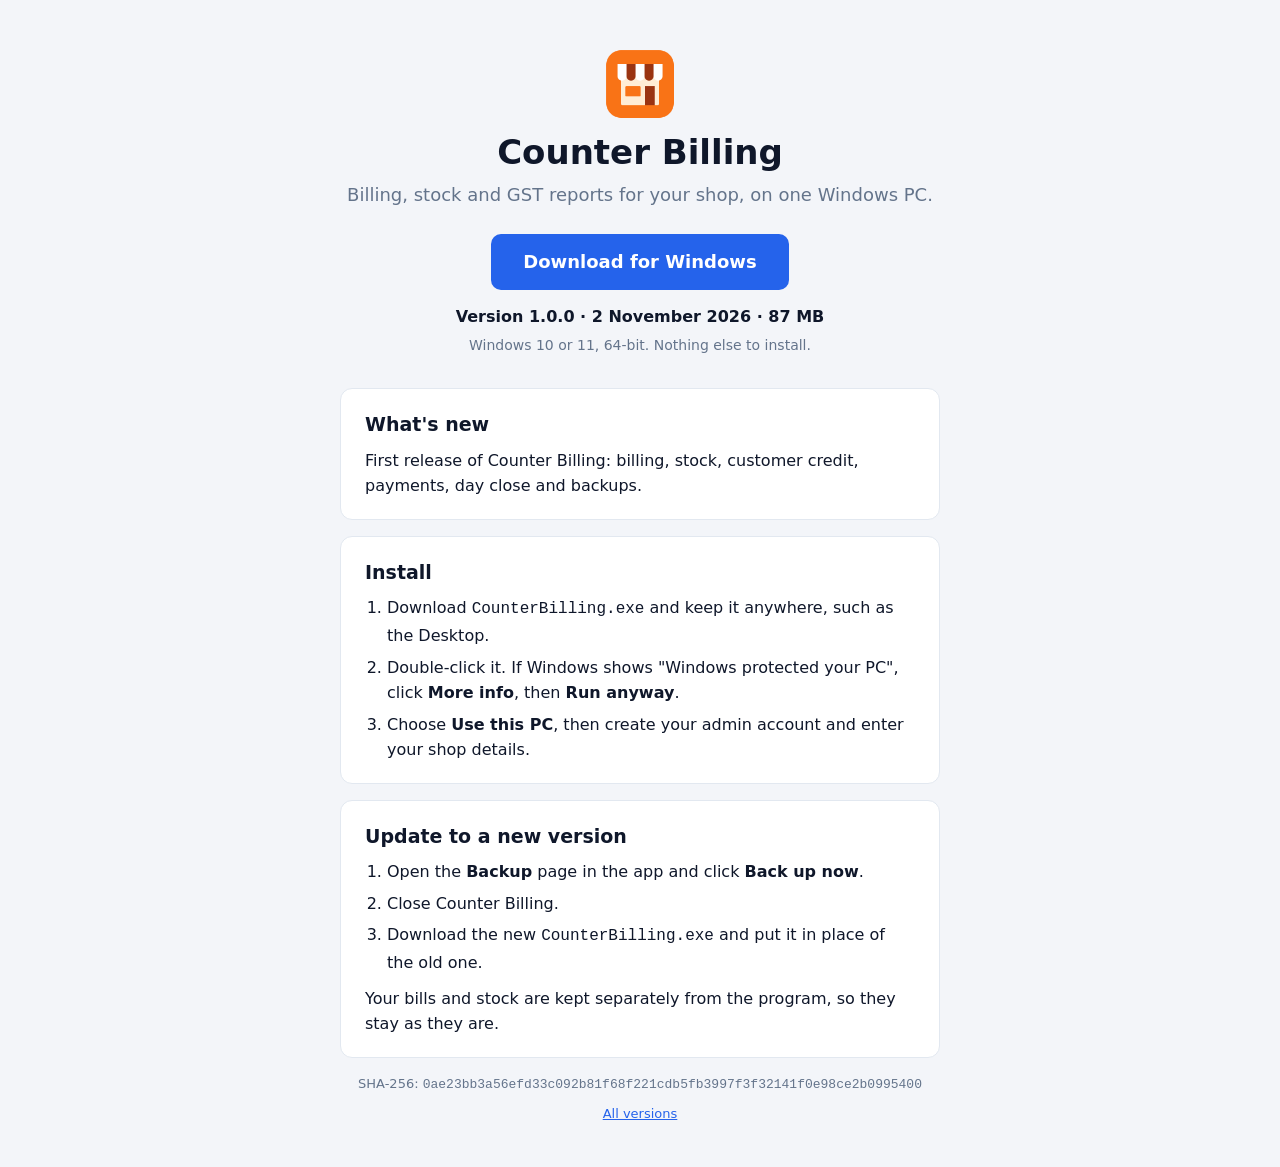
==== index.html @ f33b15c7 "Update the download page" ====
<!DOCTYPE html>
<html lang="en">
<head>
  <meta charset="utf-8">
  <meta name="viewport" content="width=device-width, initial-scale=1">
  <title>Download Counter Billing</title>
  <meta name="description" content="Download Counter Billing, the billing and stock app for retail shops, for Windows.">
  <link rel="icon" href="counterbilling_icon.png">
  <link rel="stylesheet" href="styles.css">
</head>
<body>
  <main>
    <header class="hero">
      <img src="counterbilling_icon.png" alt="" width="72" height="72">
      <h1>Counter Billing</h1>
      <p class="tagline">Billing, stock and GST reports for your shop, on one Windows PC.</p>
      <a class="download" href="https://github.com/SudhansuSekharSahoo18/counter-billing/releases/latest/download/CounterBilling.exe">Download for Windows</a>
      <p class="details" id="release-details" hidden></p>
      <p class="requirements">Windows 10 or 11, 64-bit. Nothing else to install.</p>
    </header>

    <section id="whats-new" hidden>
      <h2>What's new</h2>
      <p id="release-notes"></p>
    </section>

    <section>
      <h2>Install</h2>
      <ol>
        <li>Download <code>CounterBilling.exe</code> and keep it anywhere, such as the Desktop.</li>
        <li>Double-click it. If Windows shows "Windows protected your PC", click <strong>More info</strong>, then <strong>Run anyway</strong>.</li>
        <li>Choose <strong>Use this PC</strong>, then create your admin account and enter your shop details.</li>
      </ol>
    </section>

    <section>
      <h2>Update to a new version</h2>
      <ol>
        <li>Open the <strong>Backup</strong> page in the app and click <strong>Back up now</strong>.</li>
        <li>Close Counter Billing.</li>
        <li>Download the new <code>CounterBilling.exe</code> and put it in place of the old one.</li>
      </ol>
      <p>Your bills and stock are kept separately from the program, so they stay as they are.</p>
    </section>

    <footer>
      <p id="checksum" hidden>SHA-256: <code id="checksum-value"></code></p>
      <p><a href="https://github.com/SudhansuSekharSahoo18/counter-billing/releases">All versions</a></p>
    </footer>
  </main>
  <script src="release.js"></script>
</body>
</html>
---- styles.css ----
/* The same colours as the app (Client/src/index.css). */
:root {
  --bg: #f3f5f9;
  --surface: #ffffff;
  --border: #e2e8f0;
  --text: #0f172a;
  --text-muted: #64748b;
  --primary: #2563eb;
  --primary-hover: #1d4ed8;
}

* {
  box-sizing: border-box;
}

body {
  margin: 0;
  background: var(--bg);
  color: var(--text);
  font: 16px/1.6 "Segoe UI", system-ui, Arial, sans-serif;
}

main {
  max-width: 640px;
  margin: 0 auto;
  padding: 48px 20px;
}

.hero {
  text-align: center;
  margin-bottom: 32px;
}

.hero img {
  display: block;
  margin: 0 auto 12px;
}

h1 {
  margin: 0;
  font-size: 34px;
  line-height: 1.2;
}

.tagline {
  margin: 8px 0 24px;
  color: var(--text-muted);
  font-size: 18px;
}

.download {
  display: inline-block;
  padding: 14px 32px;
  border-radius: 10px;
  background: var(--primary);
  color: #fff;
  font-size: 18px;
  font-weight: 600;
  text-decoration: none;
}

.download:hover {
  background: var(--primary-hover);
}

.download:focus-visible {
  outline: 3px solid var(--text);
  outline-offset: 2px;
}

.details {
  margin: 14px 0 0;
  font-weight: 600;
}

.requirements {
  margin: 4px 0 0;
  color: var(--text-muted);
  font-size: 14px;
}

section {
  margin-bottom: 16px;
  padding: 20px 24px;
  border: 1px solid var(--border);
  border-radius: 12px;
  background: var(--surface);
}

h2 {
  margin: 0 0 8px;
  font-size: 19px;
}

ol {
  margin: 0;
  padding-left: 22px;
}

li + li {
  margin-top: 6px;
}

section p {
  margin: 10px 0 0;
}

#release-notes {
  margin: 0;
  white-space: pre-line;
}

footer {
  color: var(--text-muted);
  font-size: 13px;
  text-align: center;
}

footer p {
  margin: 8px 0 0;
}

footer code {
  overflow-wrap: anywhere;
}

footer a {
  color: var(--primary);
}
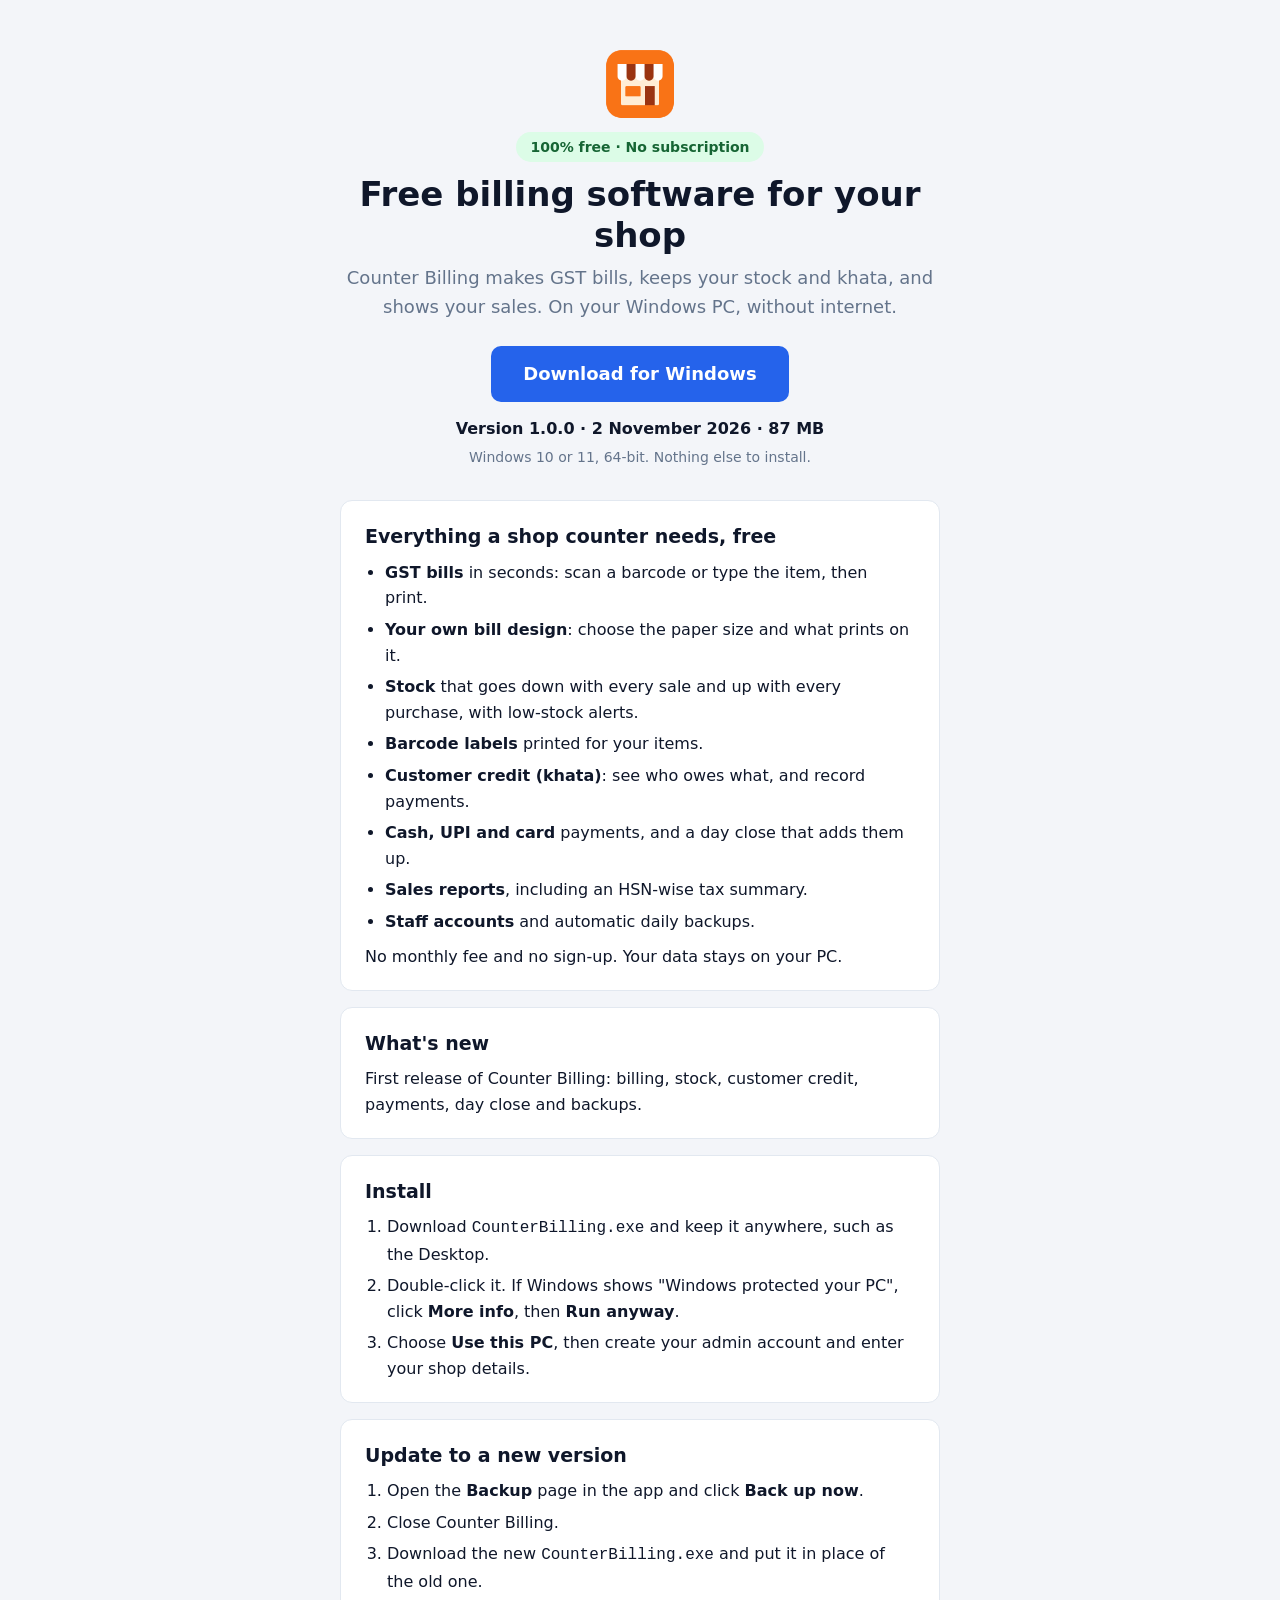
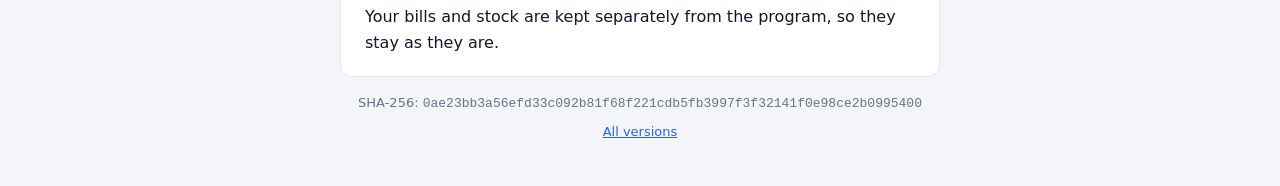
==== commit 6d4b6d5c: "Update the download page" ====
--- a/index.html
+++ b/index.html
@@ -3,21 +3,50 @@
 <head>
   <meta charset="utf-8">
   <meta name="viewport" content="width=device-width, initial-scale=1">
-  <title>Download Counter Billing</title>
-  <meta name="description" content="Download Counter Billing, the billing and stock app for retail shops, for Windows.">
+  <title>Counter Billing: free billing software for shops</title>
+  <meta name="description" content="Free billing software for Windows. Make GST bills, scan barcodes, track stock and customer credit (khata), and see sales reports. No subscription, works without internet.">
+  <link rel="canonical" href="https://counterbilling.com/">
   <link rel="icon" href="counterbilling_icon.png">
   <link rel="stylesheet" href="styles.css">
+  <script type="application/ld+json">
+  {
+    "@context": "https://schema.org",
+    "@type": "SoftwareApplication",
+    "name": "Counter Billing",
+    "description": "Free billing software for retail shops: GST bills, barcodes, stock, customer credit and sales reports.",
+    "url": "https://counterbilling.com/",
+    "applicationCategory": "BusinessApplication",
+    "operatingSystem": "Windows 10, Windows 11",
+    "offers": { "@type": "Offer", "price": "0", "priceCurrency": "INR" }
+  }
+  </script>
 </head>
 <body>
   <main>
     <header class="hero">
       <img src="counterbilling_icon.png" alt="" width="72" height="72">
-      <h1>Counter Billing</h1>
-      <p class="tagline">Billing, stock and GST reports for your shop, on one Windows PC.</p>
+      <p class="badge">100% free · No subscription</p>
+      <h1>Free billing software for your shop</h1>
+      <p class="tagline">Counter Billing makes GST bills, keeps your stock and khata, and shows your sales. On your Windows PC, without internet.</p>
       <a class="download" href="https://github.com/SudhansuSekharSahoo18/counter-billing/releases/latest/download/CounterBilling.exe">Download for Windows</a>
       <p class="details" id="release-details" hidden></p>
       <p class="requirements">Windows 10 or 11, 64-bit. Nothing else to install.</p>
     </header>
+
+    <section>
+      <h2>Everything a shop counter needs, free</h2>
+      <ul class="features">
+        <li><strong>GST bills</strong> in seconds: scan a barcode or type the item, then print.</li>
+        <li><strong>Your own bill design</strong>: choose the paper size and what prints on it.</li>
+        <li><strong>Stock</strong> that goes down with every sale and up with every purchase, with low-stock alerts.</li>
+        <li><strong>Barcode labels</strong> printed for your items.</li>
+        <li><strong>Customer credit (khata)</strong>: see who owes what, and record payments.</li>
+        <li><strong>Cash, UPI and card</strong> payments, and a day close that adds them up.</li>
+        <li><strong>Sales reports</strong>, including an HSN-wise tax summary.</li>
+        <li><strong>Staff accounts</strong> and automatic daily backups.</li>
+      </ul>
+      <p>No monthly fee and no sign-up. Your data stays on your PC.</p>
+    </section>
 
     <section id="whats-new" hidden>
       <h2>What's new</h2>
--- a/styles.css
+++ b/styles.css
@@ -34,6 +34,17 @@
 .hero img {
   display: block;
   margin: 0 auto 12px;
+}
+
+.badge {
+  display: inline-block;
+  margin: 0 0 12px;
+  padding: 4px 14px;
+  border-radius: 999px;
+  background: #dcfce7;
+  color: #166534;
+  font-size: 14px;
+  font-weight: 600;
 }
 
 h1 {
@@ -97,6 +108,11 @@
   padding-left: 22px;
 }
 
+.features {
+  margin: 0;
+  padding-left: 20px;
+}
+
 li + li {
   margin-top: 6px;
 }
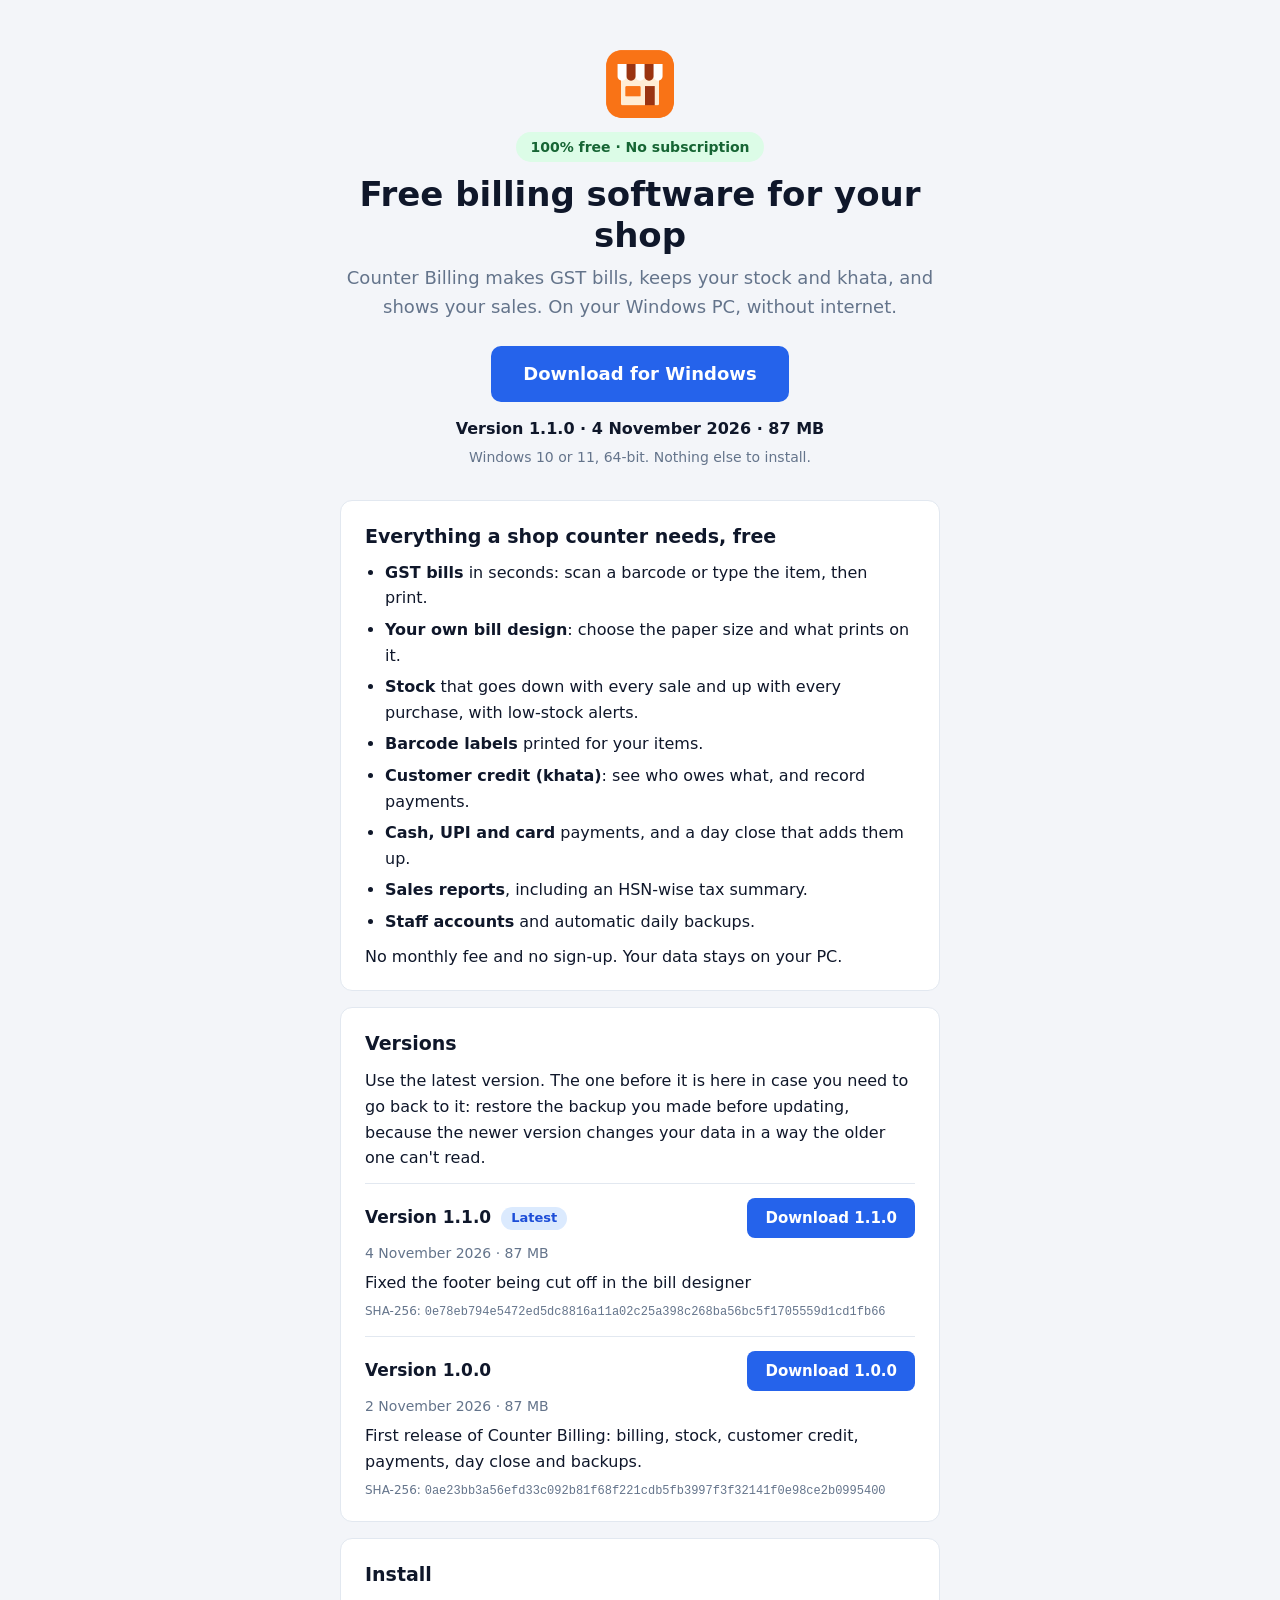
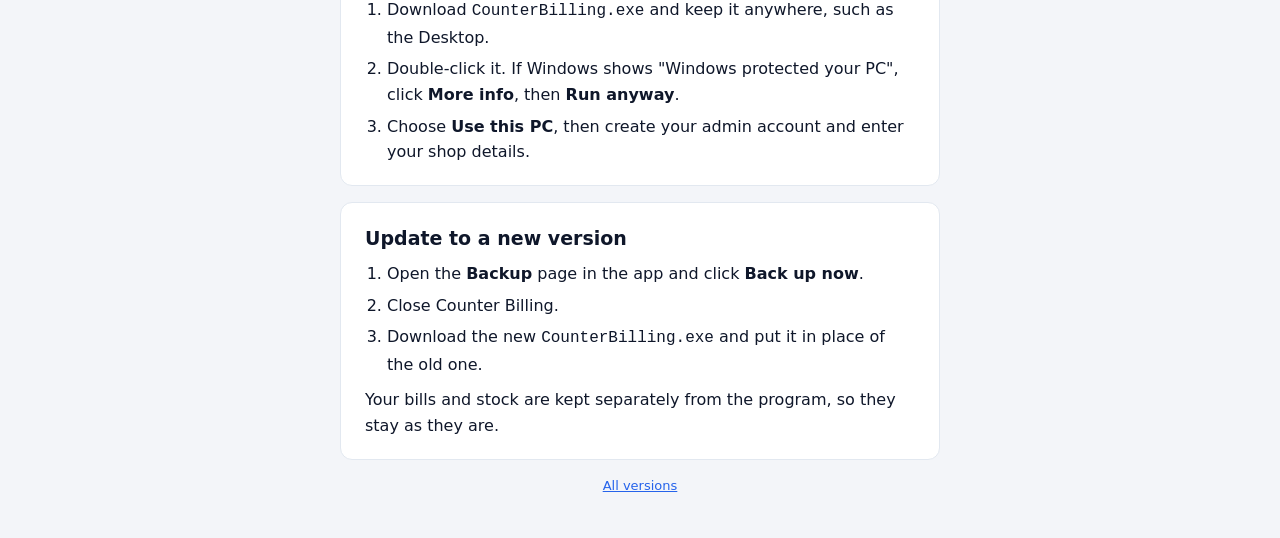
==== commit b37acf82: "Update the download page" ====
--- a/index.html
+++ b/index.html
@@ -48,9 +48,10 @@
       <p>No monthly fee and no sign-up. Your data stays on your PC.</p>
     </section>
 
-    <section id="whats-new" hidden>
-      <h2>What's new</h2>
-      <p id="release-notes"></p>
+    <section id="versions" hidden>
+      <h2>Versions</h2>
+      <p>Use the latest version. The one before it is here in case you need to go back to it: restore the backup you made before updating, because the newer version changes your data in a way the older one can't read.</p>
+      <ul class="versions" id="version-list"></ul>
     </section>
 
     <section>
@@ -73,7 +74,6 @@
     </section>
 
     <footer>
-      <p id="checksum" hidden>SHA-256: <code id="checksum-value"></code></p>
       <p><a href="https://github.com/SudhansuSekharSahoo18/counter-billing/releases">All versions</a></p>
     </footer>
   </main>
--- a/styles.css
+++ b/styles.css
@@ -121,9 +121,84 @@
   margin: 10px 0 0;
 }
 
-#release-notes {
-  margin: 0;
+.versions {
+  margin: 12px 0 0;
+  padding: 0;
+  list-style: none;
+}
+
+.version {
+  padding: 14px 0 0;
+  border-top: 1px solid var(--border);
+}
+
+li.version + li.version {
+  margin-top: 14px;
+}
+
+.version-head {
+  display: flex;
+  flex-wrap: wrap;
+  align-items: center;
+  justify-content: space-between;
+  gap: 8px 16px;
+}
+
+.version h3 {
+  margin: 0;
+  font-size: 17px;
+}
+
+.version-tag {
+  display: inline-block;
+  margin-left: 4px;
+  padding: 1px 10px;
+  border-radius: 999px;
+  background: #dbeafe;
+  color: var(--primary-hover);
+  font-size: 13px;
+  font-weight: 600;
+  vertical-align: middle;
+}
+
+.version-download {
+  padding: 8px 18px;
+  border-radius: 8px;
+  background: var(--primary);
+  color: #fff;
+  font-size: 15px;
+  font-weight: 600;
+  text-decoration: none;
+}
+
+.version-download:hover {
+  background: var(--primary-hover);
+}
+
+.version-download:focus-visible {
+  outline: 3px solid var(--text);
+  outline-offset: 2px;
+}
+
+section .version-details {
+  margin: 4px 0 0;
+  color: var(--text-muted);
+  font-size: 14px;
+}
+
+section .version-notes {
+  margin: 6px 0 0;
   white-space: pre-line;
+}
+
+section .version-checksum {
+  margin: 6px 0 0;
+  color: var(--text-muted);
+  font-size: 12px;
+}
+
+.version-checksum code {
+  overflow-wrap: anywhere;
 }
 
 footer {
@@ -136,10 +211,6 @@
   margin: 8px 0 0;
 }
 
-footer code {
-  overflow-wrap: anywhere;
-}
-
 footer a {
   color: var(--primary);
 }
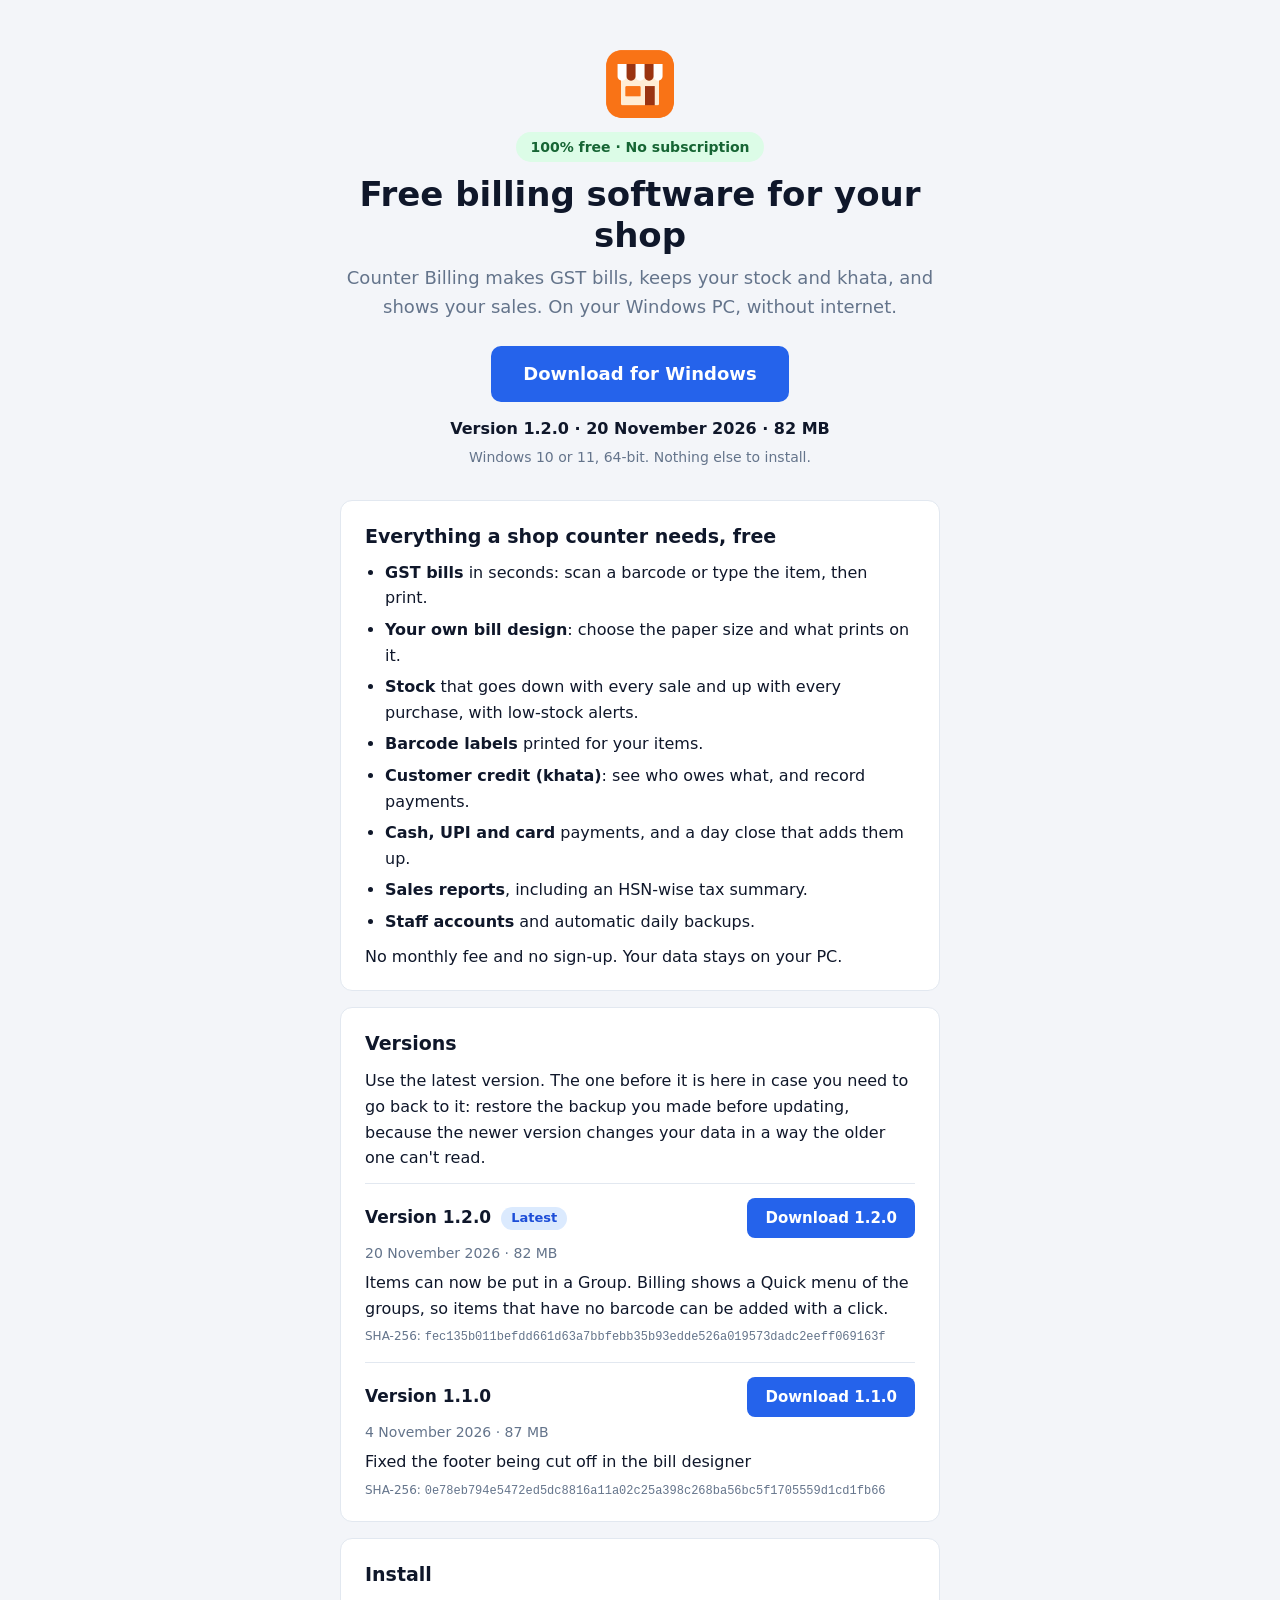
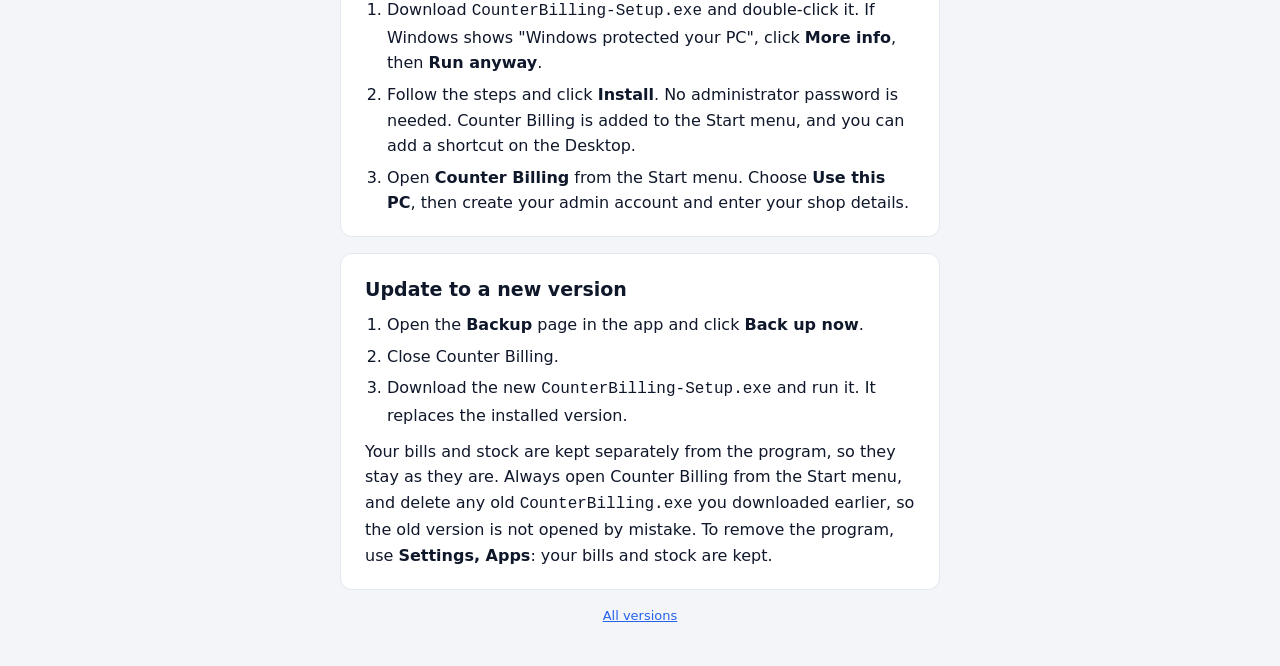
==== commit 1734877b: "Update the download page" ====
--- a/index.html
+++ b/index.html
@@ -28,7 +28,7 @@
       <p class="badge">100% free · No subscription</p>
       <h1>Free billing software for your shop</h1>
       <p class="tagline">Counter Billing makes GST bills, keeps your stock and khata, and shows your sales. On your Windows PC, without internet.</p>
-      <a class="download" href="https://github.com/SudhansuSekharSahoo18/counter-billing/releases/latest/download/CounterBilling.exe">Download for Windows</a>
+      <a class="download" href="https://github.com/SudhansuSekharSahoo18/counter-billing/releases/latest/download/CounterBilling-Setup.exe">Download for Windows</a>
       <p class="details" id="release-details" hidden></p>
       <p class="requirements">Windows 10 or 11, 64-bit. Nothing else to install.</p>
     </header>
@@ -57,9 +57,9 @@
     <section>
       <h2>Install</h2>
       <ol>
-        <li>Download <code>CounterBilling.exe</code> and keep it anywhere, such as the Desktop.</li>
-        <li>Double-click it. If Windows shows "Windows protected your PC", click <strong>More info</strong>, then <strong>Run anyway</strong>.</li>
-        <li>Choose <strong>Use this PC</strong>, then create your admin account and enter your shop details.</li>
+        <li>Download <code>CounterBilling-Setup.exe</code> and double-click it. If Windows shows "Windows protected your PC", click <strong>More info</strong>, then <strong>Run anyway</strong>.</li>
+        <li>Follow the steps and click <strong>Install</strong>. No administrator password is needed. Counter Billing is added to the Start menu, and you can add a shortcut on the Desktop.</li>
+        <li>Open <strong>Counter Billing</strong> from the Start menu. Choose <strong>Use this PC</strong>, then create your admin account and enter your shop details.</li>
       </ol>
     </section>
 
@@ -68,9 +68,9 @@
       <ol>
         <li>Open the <strong>Backup</strong> page in the app and click <strong>Back up now</strong>.</li>
         <li>Close Counter Billing.</li>
-        <li>Download the new <code>CounterBilling.exe</code> and put it in place of the old one.</li>
+        <li>Download the new <code>CounterBilling-Setup.exe</code> and run it. It replaces the installed version.</li>
       </ol>
-      <p>Your bills and stock are kept separately from the program, so they stay as they are.</p>
+      <p>Your bills and stock are kept separately from the program, so they stay as they are. Always open Counter Billing from the Start menu, and delete any old <code>CounterBilling.exe</code> you downloaded earlier, so the old version is not opened by mistake. To remove the program, use <strong>Settings, Apps</strong>: your bills and stock are kept.</p>
     </section>
 
     <footer>
